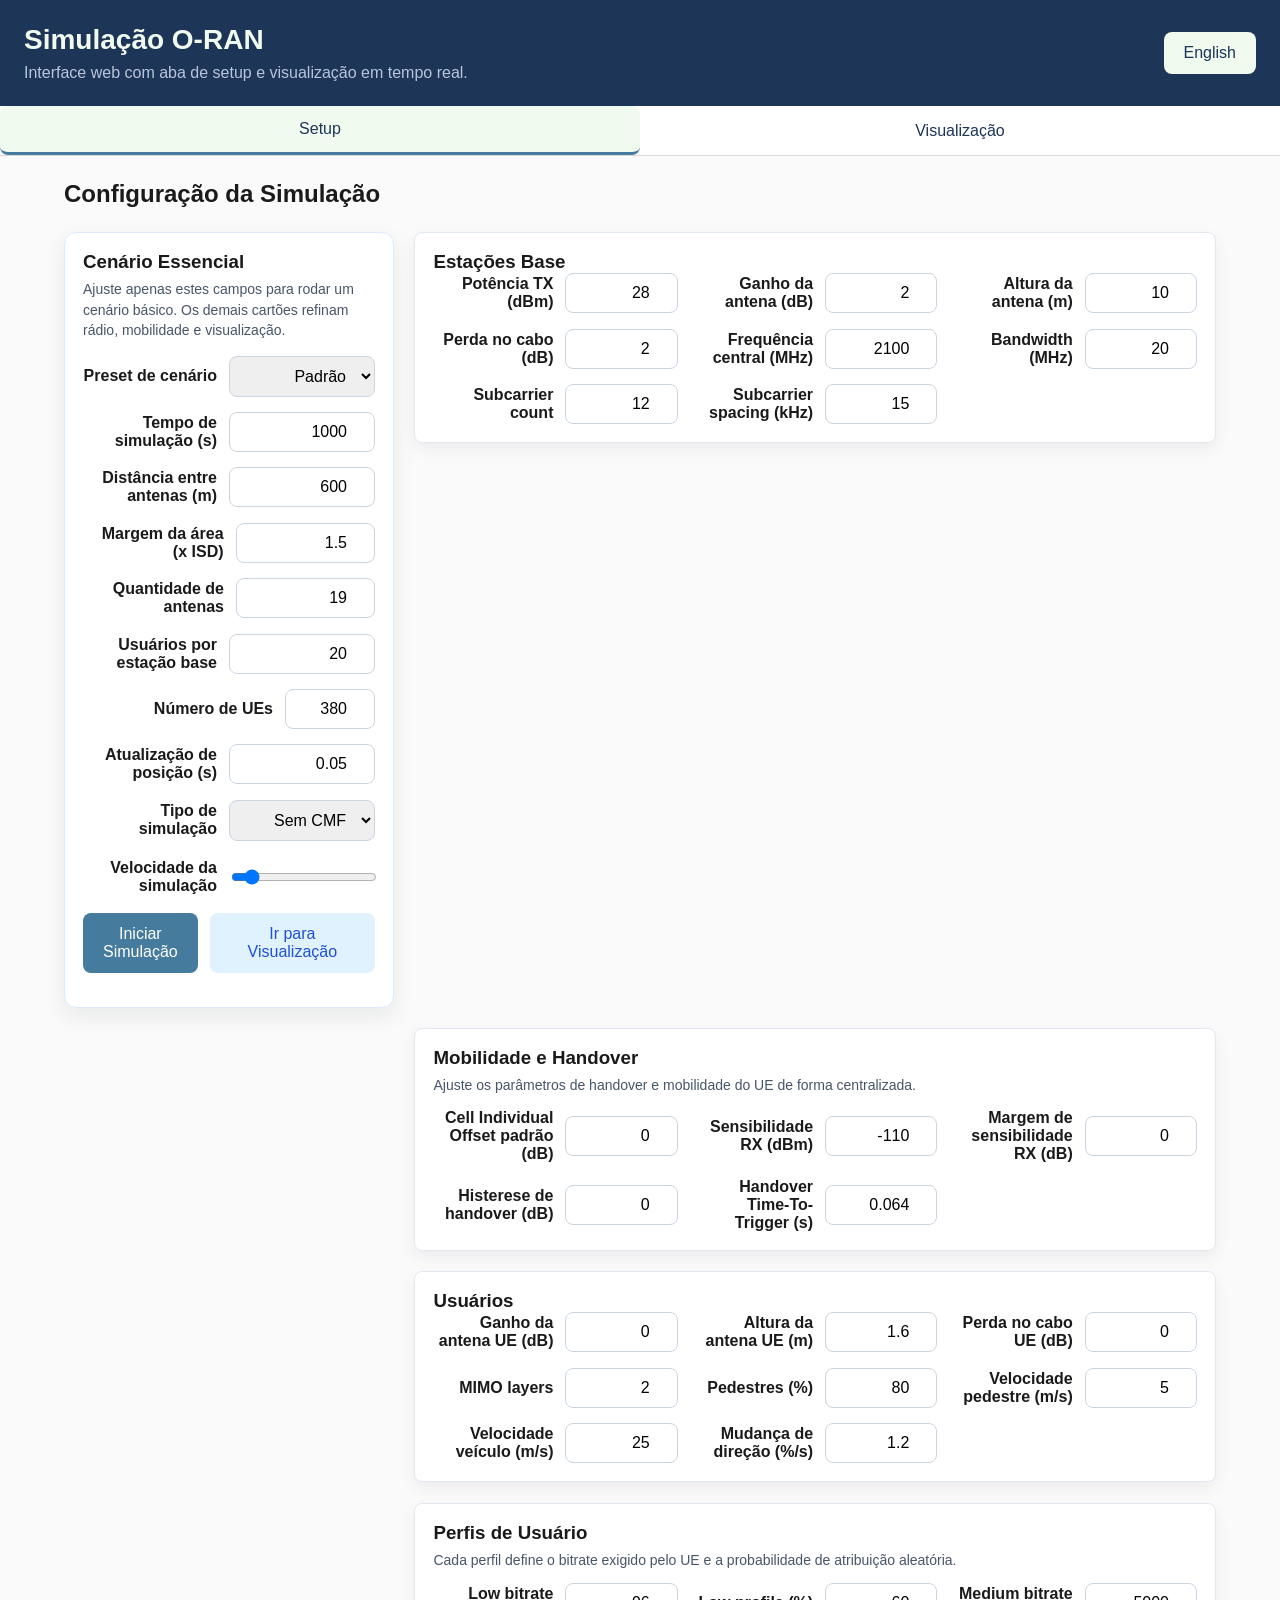
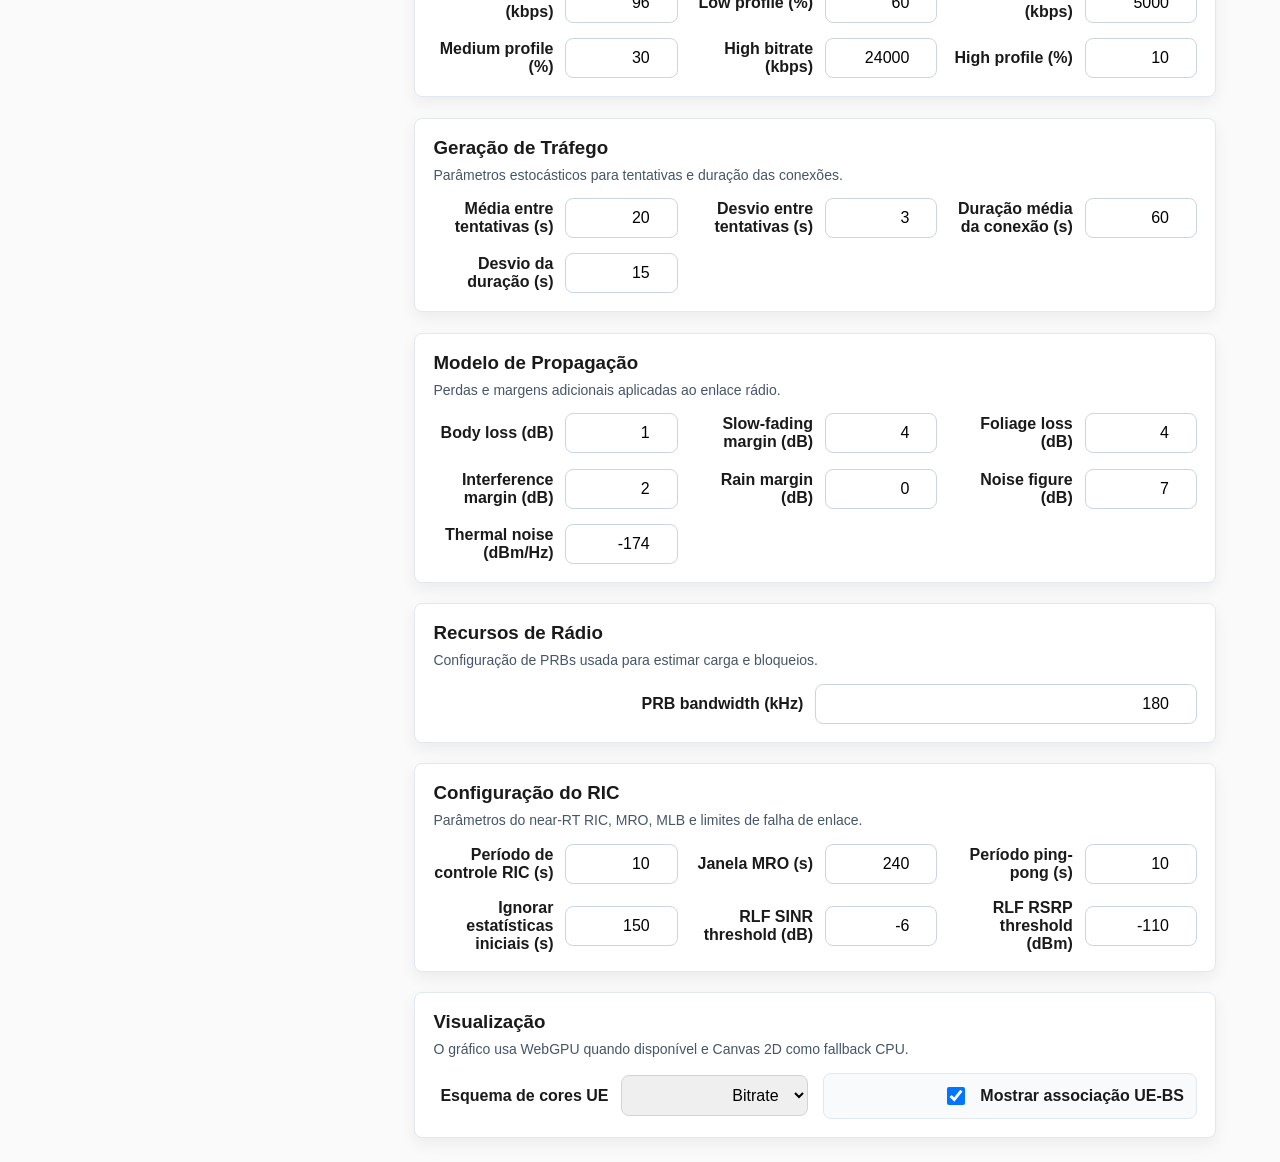
==== web3/index.html @ a0fb4be4 "webgpu" ====
<!DOCTYPE html>
<html lang="pt-BR">
<head>
    <meta charset="UTF-8" />
    <meta name="viewport" content="width=device-width, initial-scale=1.0" />
    <title>Simulação O-RAN - Interface Web</title>
    <link rel="stylesheet" href="style.css?v=web-layout-1" />
</head>
<body>
    <header>
        <div>
            <h1>Simulação O-RAN</h1>
            <p>Interface web com aba de setup e visualização em tempo real.</p>
        </div>
        <button type="button" id="language-toggle" class="language-toggle">English</button>
    </header>

    <nav class="tabs">
        <button id="tab-setup" class="tab-button active" type="button">Setup</button>
        <button id="tab-visual" class="tab-button" type="button">Visualização</button>
    </nav>

    <main>
        <section id="setup-panel" class="tab-panel active">
            <h2>Configuração da Simulação</h2>
            <form id="setup-form">
                <div class="setup-form-header">
                    <h3>Cenário Essencial</h3>
                    <p>Ajuste apenas estes campos para rodar um cenário básico. Os demais cartões refinam rádio, mobilidade e visualização.</p>
                </div>
                <label>
                    Preset de cenário
                    <select id="preset">
                        <option value="default">Padrão</option>
                        <option value="handover">Forçar handover</option>
                        <option value="density">Alta densidade</option>
                        <option value="wide">Baixa interferência</option>
                    </select>
                </label>
                <label>
                    Tempo de simulação (s)
                    <input id="sim-time" type="number" min="1" step="1" value="1000" />
                </label>
                <label>
                    Distância entre antenas (m)
                    <input id="isd" type="number" min="100" max="2500" step="50" value="600" />
                </label>
                <label>
                    Margem da área (x ISD)
                    <input id="area-margin-factor" type="number" min="0.1" max="5" step="0.1" value="1.5" />
                </label>
                <label>
                    Quantidade de antenas
                    <input id="n-bs" type="number" min="1" max="61" step="1" value="19" />
                </label>
                <label>
                    Usuários por estação base
                    <input id="users-per-bs" type="number" min="1" step="1" value="20" />
                </label>
                <label>
                    Número de UEs
                    <input id="n-users" type="number" min="10" max="3000" step="10" value="380" />
                </label>
                <label>
                    Atualização de posição (s)
                    <input id="dt" type="number" min="0.01" step="0.01" value="0.05" />
                </label>
                <label>
                    Tipo de simulação
                    <select id="cmf-mode">
                        <option value="no_CM">Sem CMF</option>
                        <option value="prio_MRO">Prioridade MRO</option>
                        <option value="prio_MLB">Prioridade MLB</option>
                    </select>
                </label>
                <label>
                    Velocidade da simulação
                    <input id="speed-scale" type="range" min="0.25" max="8" step="0.25" value="1" />
                </label>
                <div class="button-row">
                    <button type="button" id="setup-start-button">Iniciar Simulação</button>
                    <button type="button" id="setup-visual-shortcut" class="secondary-button">Ir para Visualização</button>
                </div>
                <div id="setup-validation" class="validation-card"></div>
            </form>

            <div class="parameter-card">
                <h3>Estações Base</h3>
                <div class="parameter-list">
                    <label>
                        Potência TX (dBm)
                        <input id="tx-power" type="number" min="0" max="60" step="1" value="28" />
                    </label>
                    <label>
                        Ganho da antena (dB)
                        <input id="bs-antenna-gain" type="number" step="0.1" value="2" />
                    </label>
                    <label>
                        Altura da antena (m)
                        <input id="bs-height" type="number" min="1" step="0.1" value="10" />
                    </label>
                    <label>
                        Perda no cabo (dB)
                        <input id="bs-cable-loss" type="number" min="0" step="0.1" value="2" />
                    </label>
                    <label>
                        Frequência central (MHz)
                        <input id="frequency" type="number" min="600" max="6000" step="100" value="2100" />
                    </label>
                    <label>
                        Bandwidth (MHz)
                        <input id="bandwidth-mhz" type="number" min="1" step="1" value="20" />
                    </label>
                    <label>
                        Subcarrier count
                        <input id="subcarrier-count" type="number" min="1" step="1" value="12" />
                    </label>
                    <label>
                        Subcarrier spacing (kHz)
                        <input id="subcarrier-spacing-khz" type="number" min="1" step="1" value="15" />
                    </label>
                </div>
            </div>

            <div class="parameter-card">
                <h3>Mobilidade e Handover</h3>
                <p class="card-description">Ajuste os parâmetros de handover e mobilidade do UE de forma centralizada.</p>
                <div class="parameter-list">
                    <label>
                        Cell Individual Offset padrão (dB)
                        <input id="default-cio" type="number" step="0.1" value="0" />
                    </label>
                    <label>
                        Sensibilidade RX (dBm)
                        <input id="rx-sensitivity" type="number" min="-140" max="-60" step="1" value="-110" />
                    </label>
                    <label>
                        Margem de sensibilidade RX (dB)
                        <input id="rx-sensitivity-margin" type="number" step="0.1" value="0" />
                    </label>
                    <label>
                        Histerese de handover (dB)
                        <input id="hysteresis" type="number" min="0" max="10" step="0.1" value="0" />
                    </label>
                    <label>
                        Handover Time-To-Trigger (s)
                        <input id="ttt" type="number" min="0" max="2" step="0.001" value="0.064" />
                    </label>
                </div>
            </div>

            <div class="parameter-card">
                <h3>Usuários</h3>
                <div class="parameter-list">
                    <label>
                        Ganho da antena UE (dB)
                        <input id="ue-antenna-gain" type="number" step="0.1" value="0" />
                    </label>
                    <label>
                        Altura da antena UE (m)
                        <input id="ue-height" type="number" min="0.1" step="0.1" value="1.6" />
                    </label>
                    <label>
                        Perda no cabo UE (dB)
                        <input id="ue-cable-loss" type="number" min="0" step="0.1" value="0" />
                    </label>
                    <label>
                        MIMO layers
                        <input id="ue-mimo-layers" type="number" min="1" step="1" value="2" />
                    </label>
                    <label>
                        Pedestres (%)
                        <input id="pedestrian-prob" type="number" min="0" max="100" step="1" value="80" />
                    </label>
                    <label>
                        Velocidade pedestre (m/s)
                        <input id="pedestrian-speed" type="number" min="0" max="20" step="0.5" value="5" />
                    </label>
                    <label>
                        Velocidade veículo (m/s)
                        <input id="vehicle-speed" type="number" min="0" max="80" step="0.5" value="25" />
                    </label>
                    <label>
                        Mudança de direção (%/s)
                        <input id="turn-prob" type="number" min="0" max="50" step="0.1" value="1.2" />
                    </label>
                </div>
            </div>

            <div class="parameter-card">
                <h3>Perfis de Usuário</h3>
                <p class="card-description">Cada perfil define o bitrate exigido pelo UE e a probabilidade de atribuição aleatória.</p>
                <div class="parameter-list">
                    <label>
                        Low bitrate (kbps)
                        <input id="low-bitrate" type="number" min="1" step="1" value="96" />
                    </label>
                    <label>
                        Low profile (%)
                        <input id="low-prob" type="number" min="0" max="100" step="1" value="60" />
                    </label>
                    <label>
                        Medium bitrate (kbps)
                        <input id="medium-bitrate" type="number" min="1" step="1" value="5000" />
                    </label>
                    <label>
                        Medium profile (%)
                        <input id="medium-prob" type="number" min="0" max="100" step="1" value="30" />
                    </label>
                    <label>
                        High bitrate (kbps)
                        <input id="high-bitrate" type="number" min="1" step="1" value="24000" />
                    </label>
                    <label>
                        High profile (%)
                        <input id="high-prob" type="number" min="0" max="100" step="1" value="10" />
                    </label>
                </div>
            </div>

            <div class="parameter-card">
                <h3>Geração de Tráfego</h3>
                <p class="card-description">Parâmetros estocásticos para tentativas e duração das conexões.</p>
                <div class="parameter-list">
                    <label>
                        Média entre tentativas (s)
                        <input id="connection-attempt-mean" type="number" min="0.1" step="0.1" value="20" />
                    </label>
                    <label>
                        Desvio entre tentativas (s)
                        <input id="connection-attempt-std" type="number" min="0" step="0.1" value="3" />
                    </label>
                    <label>
                        Duração média da conexão (s)
                        <input id="connection-duration-mean" type="number" min="0.1" step="0.1" value="60" />
                    </label>
                    <label>
                        Desvio da duração (s)
                        <input id="connection-duration-std" type="number" min="0" step="0.1" value="15" />
                    </label>
                </div>
            </div>

            <div class="parameter-card">
                <h3>Modelo de Propagação</h3>
                <p class="card-description">Perdas e margens adicionais aplicadas ao enlace rádio.</p>
                <div class="parameter-list">
                    <label>
                        Body loss (dB)
                        <input id="body-loss" type="number" step="0.1" value="1" />
                    </label>
                    <label>
                        Slow-fading margin (dB)
                        <input id="slow-fading-margin" type="number" step="0.1" value="4" />
                    </label>
                    <label>
                        Foliage loss (dB)
                        <input id="foliage-loss" type="number" step="0.1" value="4" />
                    </label>
                    <label>
                        Interference margin (dB)
                        <input id="interference-margin" type="number" step="0.1" value="2" />
                    </label>
                    <label>
                        Rain margin (dB)
                        <input id="rain-margin" type="number" step="0.1" value="0" />
                    </label>
                    <label>
                        Noise figure (dB)
                        <input id="noise-figure" type="number" step="0.1" value="7" />
                    </label>
                    <label>
                        Thermal noise (dBm/Hz)
                        <input id="thermal-noise" type="number" step="0.1" value="-174" />
                    </label>
                </div>
            </div>

            <div class="parameter-card">
                <h3>Recursos de Rádio</h3>
                <p class="card-description">Configuração de PRBs usada para estimar carga e bloqueios.</p>
                <div class="parameter-list">
                    <label>
                        PRB bandwidth (kHz)
                        <input id="prb-bandwidth-khz" type="number" min="1" step="1" value="180" />
                    </label>
                </div>
            </div>

            <div class="parameter-card">
                <h3>Configuração do RIC</h3>
                <p class="card-description">Parâmetros do near-RT RIC, MRO, MLB e limites de falha de enlace.</p>
                <div class="parameter-list">
                    <label>
                        Período de controle RIC (s)
                        <input id="ric-control-period" type="number" min="0.1" step="0.1" value="10" />
                    </label>
                    <label>
                        Janela MRO (s)
                        <input id="mro-window" type="number" min="1" step="1" value="240" />
                    </label>
                    <label>
                        Período ping-pong (s)
                        <input id="pingpong-period" type="number" min="0.1" step="0.1" value="10" />
                    </label>
                    <label>
                        Ignorar estatísticas iniciais (s)
                        <input id="statistics-ignore-initial" type="number" min="0" step="1" value="150" />
                    </label>
                    <label>
                        RLF SINR threshold (dB)
                        <input id="rlf-sinr-threshold" type="number" step="0.1" value="-6" />
                    </label>
                    <label>
                        RLF RSRP threshold (dBm)
                        <input id="rlf-rsrp-threshold" type="number" step="1" value="-110" />
                    </label>
                </div>
            </div>

            <div class="parameter-card">
                <h3>Visualização</h3>
                <p class="card-description">O gráfico usa WebGPU quando disponível e Canvas 2D como fallback CPU.</p>
                <div class="parameter-list">
                    <label>
                        Esquema de cores UE
                        <select id="color-scheme">
                            <option value="bitrate">Bitrate</option>
                            <option value="mobility">Carros Azul e Pedestres vermelho</option>
                        </select>
                    </label>
                    <label class="checkbox-label">
                        <input id="show-links" type="checkbox" checked />
                        <span>Mostrar associação UE-BS</span>
                    </label>
                </div>
            </div>
        </section>

        <section id="visual-panel" class="tab-panel">
            <div class="visual-header">
                <div>
                    <h2>Visualização em Tempo Real</h2>
                    <p>Monitore os movimentos das antenas e dos UEs.</p>
                </div>
                <div class="button-row visual-actions">
                    <span id="gpu-status" class="gpu-status">Inicializando WebGPU</span>
                    <button type="button" id="reset-button" class="secondary-button">Resetar</button>
                    <button type="button" id="start-button">Iniciar Simulação</button>
                </div>
            </div>

            <div class="metrics">
                <p><strong>Tempo:</strong> <span id="metric-time">0.0 s</span></p>
                <p><strong>Conectados:</strong> <span id="metric-connected">0</span></p>
                <p><strong>Satisfação:</strong> <span id="metric-satisfaction">0%</span></p>
                <p><strong>Handovers:</strong> <span id="metric-handovers">0</span></p>
                <p><strong>Ping-pong:</strong> <span id="metric-pingpong">0</span></p>
                <p><strong>RLFs:</strong> <span id="metric-rlf">0</span></p>
                <p><strong>Bloqueios:</strong> <span id="metric-blocked">0</span></p>
                <p><strong>Load médio:</strong> <span id="metric-load">0%</span></p>
            </div>

            <div class="status-card visual-status">
                <h3>Status</h3>
                <p id="status-message">Aguardando início.</p>
                <p><strong>Modo de renderização:</strong> <span id="render-summary">Inicializando</span></p>
                <p><strong>Cenário ativo:</strong> <span id="scenario-summary">WebGPU/CPU local</span></p>
            </div>

            <div class="status-card visual-recommendation">
                <h3>Recomendações rápidas</h3>
                <p id="recommendation-text">Use presets para configurar cenários comuns. Ajuste TTT, histerese e sensibilidade RX para testar transferência de célula e estabilidade.</p>
            </div>

            <div class="canvas-container">
                <div class="viewport-wrap">
                    <canvas id="scene" width="1280" height="760"></canvas>
                    <canvas id="tower-layer" width="1280" height="760" aria-hidden="true"></canvas>
                    <div id="fallback-message" class="fallback-message" hidden></div>
                </div>
            </div>

            <div id="legend" class="legend">
                <span><span class="legend-dot low"></span> Low bitrate: 96 kbps (60%)</span>
                <span><span class="legend-dot medium"></span> Medium bitrate: 5000 kbps (30%)</span>
                <span><span class="legend-dot high"></span> High bitrate: 24000 kbps (10%)</span>
                <span><span class="legend-dot bs"></span> Antena (BS)</span>
            </div>
        </section>
    </main>

    <script type="module" src="app.js?v=web-layout-1"></script>
</body>
</html>
---- web3/style.css ----
* {
    box-sizing: border-box;
}

:root {
    --setup-card-gap: clamp(10px, 1.6vw, 22px);
    --setup-inner-gap: clamp(10px, 1.2vw, 18px);
}

body {
    margin: 0;
    font-family: Inter, Arial, sans-serif;
    background: #fafafa;
    color: #1a1a1a;
}

header {
    display: flex;
    align-items: center;
    justify-content: space-between;
    gap: 18px;
    padding: 24px;
    background: #1d3557;
    color: #f1faee;
}

header h1 {
    margin: 0;
    font-size: 28px;
}

header p {
    margin: 8px 0 0;
    color: #b8c6db;
}

.language-toggle {
    flex: 0 0 auto;
    background: #f1faee;
    color: #1d3557;
}

.tabs {
    display: flex;
    background: #fff;
    border-bottom: 1px solid #d8d8d8;
}

.tab-button {
    flex: 1;
    padding: 14px 18px;
    border: none;
    background: #fff;
    color: #1d3557;
    font-size: 16px;
    cursor: pointer;
}

.tab-button.active {
    background: #f1faee;
    border-bottom: 3px solid #457b9d;
}

main {
    padding: 24px;
    max-width: 1200px;
    margin: 0 auto;
}

.tab-panel {
    display: none;
}

.tab-panel:not(.active) {
    display: none !important;
}

.tab-panel.active {
    display: block;
}

form {
    display: grid;
    grid-template-columns: 1fr;
    gap: var(--setup-inner-gap);
}

#setup-panel {
    align-items: start;
    display: grid;
    grid-template-columns: minmax(260px, 330px) minmax(0, 1fr);
    gap: var(--setup-card-gap);
}

#setup-panel > h2 {
    grid-column: 1 / -1;
    margin: 0 0 4px;
}

#setup-form {
    align-self: start;
    justify-items: end;
    background: #ffffff;
    border: 1px solid #dbeafe;
    border-radius: 12px;
    box-shadow: 0 8px 22px rgba(15, 23, 42, 0.08);
    padding: clamp(14px, 1.5vw, 18px);
    position: sticky;
    top: 18px;
}

.setup-form-header h3 {
    margin: 0 0 6px;
}

.setup-form-header p {
    color: #475569;
    font-size: 14px;
    line-height: 1.45;
    margin: 0;
}

label {
    display: flex;
    flex-direction: column;
    gap: 8px;
    font-weight: 600;
}

#setup-panel label {
    align-items: center;
    display: grid;
    grid-template-columns: minmax(120px, 1fr) minmax(90px, 50%);
    column-gap: 12px;
    text-align: right;
}

.checkbox-label {
    align-items: center;
    background: #f8fafc;
    border: 1px solid #e2e8f0;
    border-radius: 8px;
    cursor: help;
    flex-direction: row;
    padding: 10px 12px;
}

#setup-panel .checkbox-label {
    align-items: center;
    display: flex;
    justify-content: flex-end;
}

.checkbox-label input {
    flex: 0 0 auto;
    height: 18px;
    width: 18px;
}

.parameter-list label {
    cursor: help;
    width: 100%;
}

input[type="number"],
input[type="range"],
select {
    padding: 10px 12px;
    border: 1px solid #cbd5e1;
    border-radius: 8px;
    font-size: 16px;
    width: 100%;
}

input[type="range"] {
    padding-left: 0;
    padding-right: 0;
}

#setup-panel input[type="number"],
#setup-panel select {
    text-align: right;
    width: 100%;
}

.button-row {
    grid-column: 1 / -1;
    display: flex;
    gap: 12px;
}

.visual-actions {
    grid-column: auto;
    align-items: center;
    flex-wrap: wrap;
    justify-content: flex-end;
}

button {
    padding: 12px 20px;
    border: none;
    background: #457b9d;
    color: white;
    border-radius: 8px;
    cursor: pointer;
    font-size: 16px;
}

button:disabled {
    opacity: 0.5;
    cursor: not-allowed;
}

button.running,
button.stop-mode {
    background: #c2410c;
}

.secondary-button {
    background: #e0f2fe;
    color: #1d4ed8;
    width: 100%;
}

.visual-actions .secondary-button {
    width: auto;
}

.status-card,
.parameter-card,
.metrics {
    background: #ffffff;
    border: 1px solid #e2e8f0;
    border-radius: 8px;
    padding: clamp(14px, 1.5vw, 18px);
    box-shadow: 0 6px 16px rgba(15, 23, 42, 0.06);
}

.metrics {
    display: grid;
    grid-template-columns: repeat(2, minmax(180px, 1fr));
    gap: 12px;
    margin-bottom: 18px;
}

.metrics p {
    display: flex;
    justify-content: space-between;
    align-items: center;
    gap: 12px;
    margin: 0;
}

.status-card h3,
.parameter-card h3 {
    margin: 0;
}

.parameter-card {
    grid-column: 2;
}

.card-description {
    margin: 8px 0 var(--setup-inner-gap);
    color: #475569;
    font-size: 14px;
}

.parameter-list {
    justify-items: end;
    display: grid;
    grid-template-columns: repeat(auto-fit, minmax(210px, 1fr));
    gap: var(--setup-inner-gap);
}

.visual-status,
.visual-recommendation {
    margin-bottom: 18px;
}

.visual-header {
    display: flex;
    justify-content: space-between;
    align-items: flex-start;
    gap: 18px;
    margin-bottom: 20px;
}

.visual-header h2 {
    margin: 0 0 8px;
}

.gpu-status {
    align-items: center;
    border: 1px solid #cbd5e1;
    border-radius: 8px;
    color: #334155;
    display: inline-flex;
    font-size: 14px;
    font-weight: 700;
    min-height: 43px;
    padding: 8px 12px;
}

.canvas-container {
    display: flex;
    justify-content: center;
    background: #fff;
    border: 1px solid #e2e8f0;
    border-radius: 16px;
    padding: 14px;
    box-shadow: 0 6px 16px rgba(15, 23, 42, 0.06);
}

.viewport-wrap {
    position: relative;
    width: min(100%, 900px);
    background: #f8fbff;
}

#scene {
    display: block;
    width: 100%;
    height: auto;
    aspect-ratio: 16 / 9;
}

#tower-layer {
    position: absolute;
    inset: 0;
    width: 100%;
    height: 100%;
    pointer-events: none;
}

.fallback-message {
    position: absolute;
    inset: 20px;
    display: grid;
    place-items: center;
    border: 1px dashed #94a3b8;
    border-radius: 8px;
    background: rgba(248,250,252,0.92);
    color: #334155;
    text-align: center;
    padding: 20px;
    font-weight: 700;
}

.fallback-message[hidden] {
    display: none !important;
}

.legend {
    display: flex;
    justify-content: center;
    gap: 18px;
    flex-wrap: wrap;
    margin-top: 18px;
}

.legend span {
    display: inline-flex;
    align-items: center;
    gap: 8px;
    font-size: 14px;
}

.legend-dot,
.dot {
    display: inline-block;
    width: 14px;
    height: 14px;
    border-radius: 50%;
}

.legend-dot.low,
.dot.low {
    background: green;
}

.legend-dot.medium,
.dot.medium {
    background: yellow;
    border: 1px solid #a3a300;
}

.legend-dot.high,
.dot.high {
    background: red;
}

.legend-dot.vehicle,
.dot.vehicle {
    background: #2563eb;
}

.legend-dot.pedestrian,
.dot.pedestrian {
    background: #dc2626;
}

.legend-dot.bs,
.tower {
    background: #1d3557;
    width: 14px;
    height: 14px;
    border-radius: 4px;
    display: inline-block;
}

@media (max-width: 900px) {
    #setup-panel {
        display: block;
    }

    #setup-form {
        margin-bottom: var(--setup-card-gap);
        position: static;
    }

    .parameter-card {
        margin-bottom: var(--setup-card-gap);
    }

    #setup-panel label {
        align-items: stretch;
        display: flex;
        text-align: left;
    }

    #setup-panel input[type="number"],
    #setup-panel select {
        width: 100%;
    }

    #setup-panel .checkbox-label {
        justify-content: flex-start;
    }
}

@media (max-width: 640px) {
    header,
    .visual-header {
        align-items: flex-start;
        flex-direction: column;
    }

    .metrics {
        grid-template-columns: 1fr;
    }
}
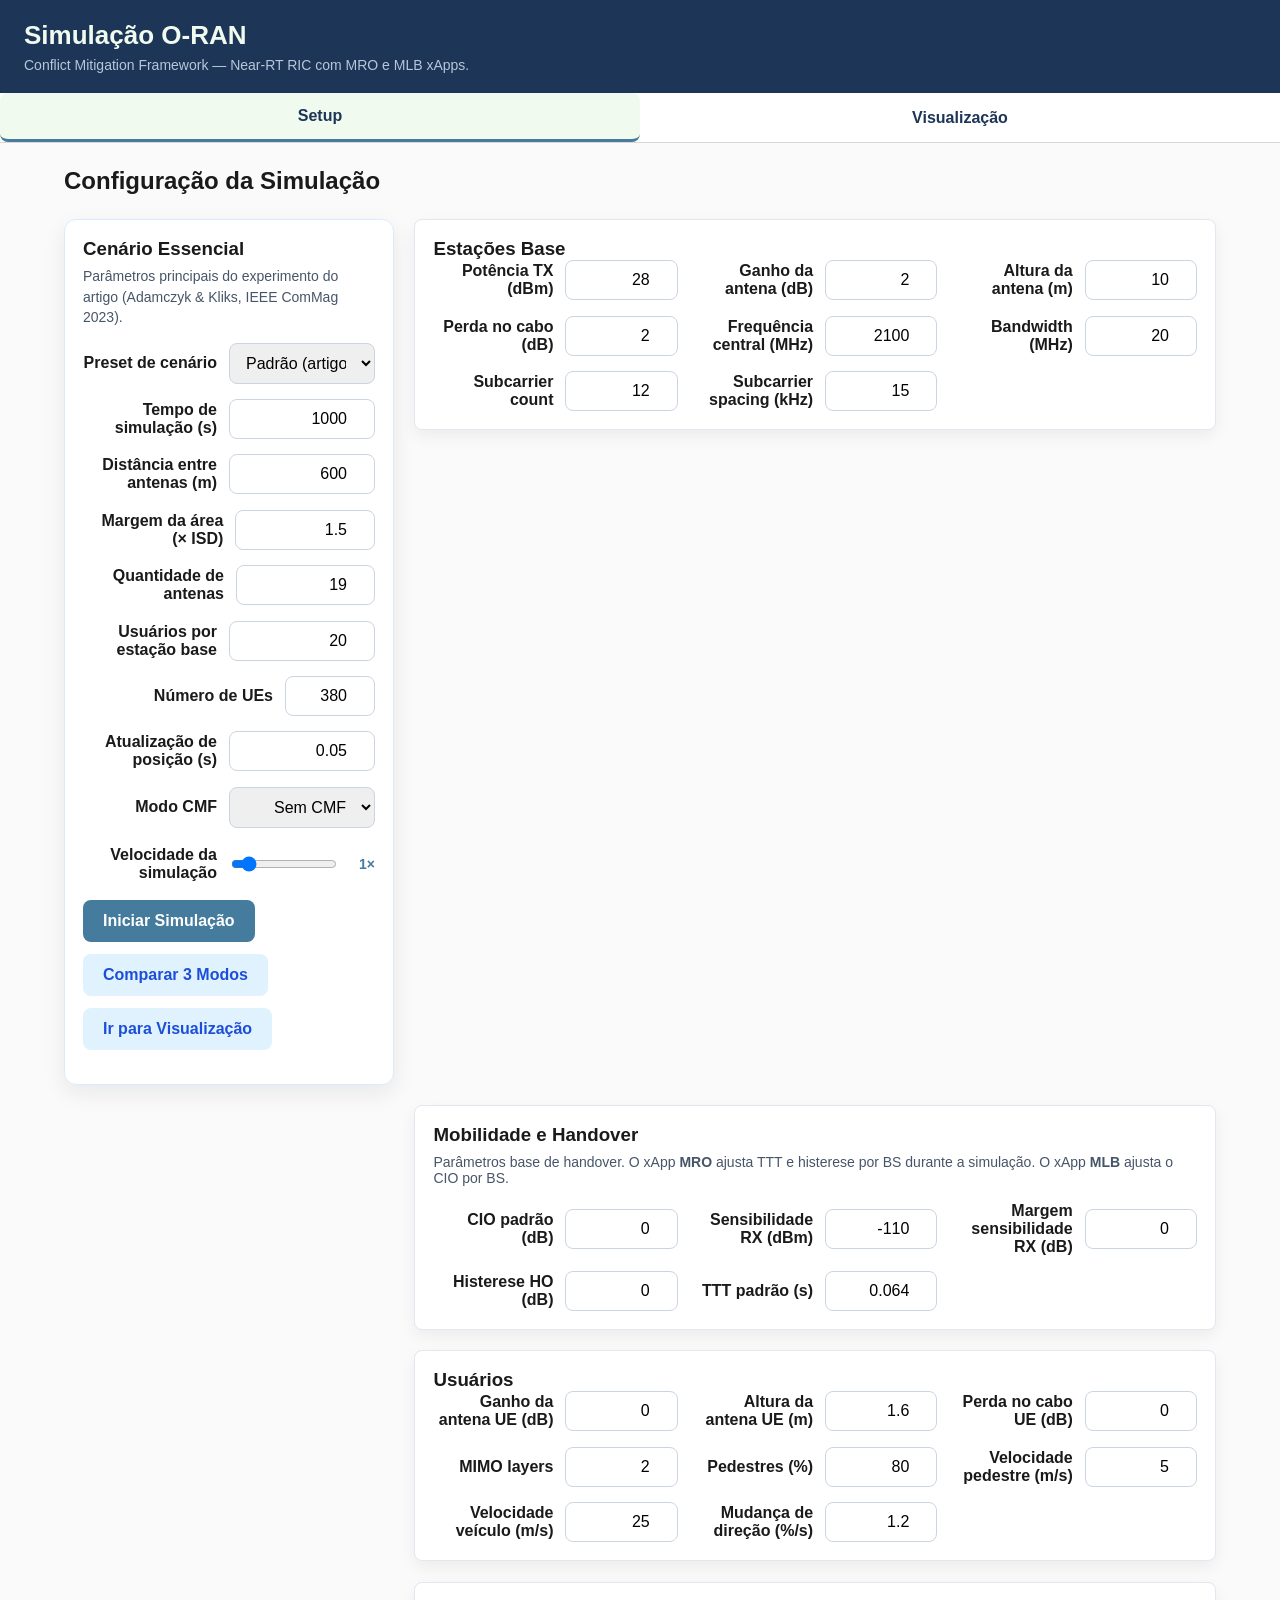
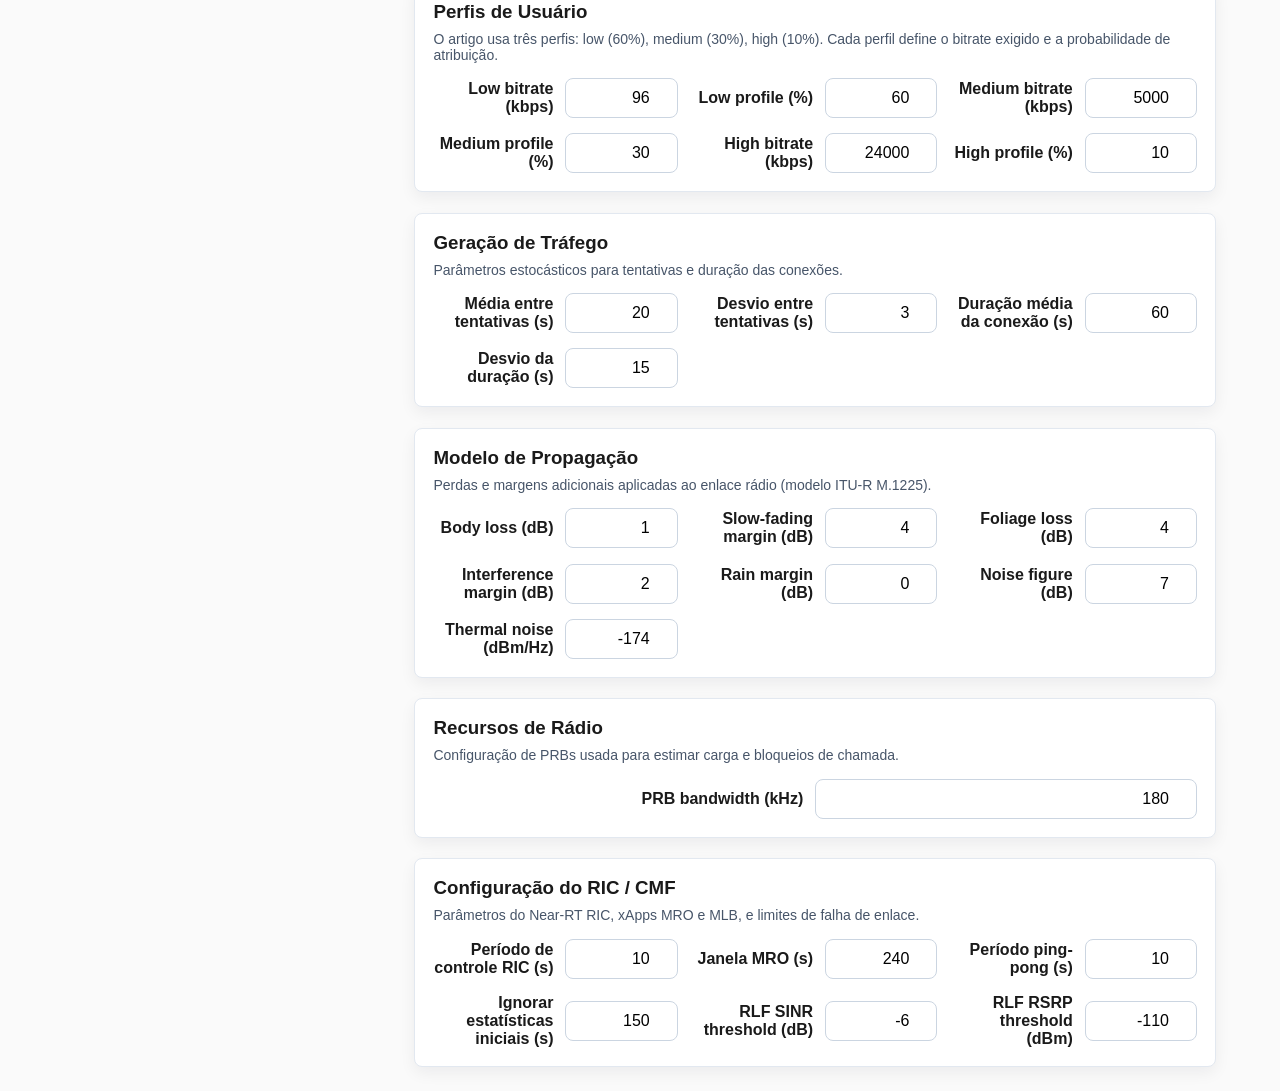
==== commit b551ca67: "simutalor o-ran" ====
--- a/web3/index.html
+++ b/web3/index.html
@@ -3,376 +3,393 @@
 <head>
     <meta charset="UTF-8" />
     <meta name="viewport" content="width=device-width, initial-scale=1.0" />
-    <title>Simulação O-RAN - Interface Web</title>
-    <link rel="stylesheet" href="style.css?v=web-layout-1" />
+    <title>Simulação O-RAN — CMF</title>
+    <link rel="stylesheet" href="style.css?v=ux-3" />
 </head>
 <body>
     <header>
         <div>
             <h1>Simulação O-RAN</h1>
-            <p>Interface web com aba de setup e visualização em tempo real.</p>
+            <p>Conflict Mitigation Framework — Near-RT RIC com MRO e MLB xApps.</p>
         </div>
-        <button type="button" id="language-toggle" class="language-toggle">English</button>
     </header>
 
-    <nav class="tabs">
-        <button id="tab-setup" class="tab-button active" type="button">Setup</button>
-        <button id="tab-visual" class="tab-button" type="button">Visualização</button>
+    <nav class="tabs" aria-label="Seções da interface">
+        <button id="tab-setup" class="tab-button active" type="button" aria-controls="setup-panel" aria-selected="true">Setup</button>
+        <button id="tab-visual" class="tab-button" type="button" aria-controls="visual-panel" aria-selected="false">Visualização</button>
     </nav>
 
     <main>
+        <!-- ═══════════════════ SETUP PANEL ═══════════════════ -->
         <section id="setup-panel" class="tab-panel active">
             <h2>Configuração da Simulação</h2>
             <form id="setup-form">
                 <div class="setup-form-header">
                     <h3>Cenário Essencial</h3>
-                    <p>Ajuste apenas estes campos para rodar um cenário básico. Os demais cartões refinam rádio, mobilidade e visualização.</p>
-                </div>
-                <label>
-                    Preset de cenário
+                    <p>Parâmetros principais do experimento do artigo (Adamczyk &amp; Kliks, IEEE ComMag 2023).</p>
+                </div>
+
+                <label title="Cenário pré-configurado. 'Padrão' reproduz o experimento do artigo com 19 BSs, 380 UEs e 600 m ISD.">Preset de cenário
                     <select id="preset">
-                        <option value="default">Padrão</option>
+                        <option value="default">Padrão (artigo)</option>
                         <option value="handover">Forçar handover</option>
                         <option value="density">Alta densidade</option>
                         <option value="wide">Baixa interferência</option>
                     </select>
                 </label>
-                <label>
-                    Tempo de simulação (s)
+
+                <label title="Duração total da simulação em segundos. O artigo usa 1000 s (150 s de warm-up + 850 s contabilizados).">Tempo de simulação (s)
                     <input id="sim-time" type="number" min="1" step="1" value="1000" />
                 </label>
-                <label>
-                    Distância entre antenas (m)
+
+                <label title="Distância entre estações base vizinhas em metros. O artigo usa 600 m em grade hexagonal.">Distância entre antenas (m)
                     <input id="isd" type="number" min="100" max="2500" step="50" value="600" />
                 </label>
-                <label>
-                    Margem da área (x ISD)
+
+                <label title="Fator multiplicativo do ISD aplicado como margem da área de simulação.">Margem da área (× ISD)
                     <input id="area-margin-factor" type="number" min="0.1" max="5" step="0.1" value="1.5" />
                 </label>
-                <label>
-                    Quantidade de antenas
+
+                <label title="Número de estações base (BSs) na grade hexagonal. O artigo usa 19.">Quantidade de antenas
                     <input id="n-bs" type="number" min="1" max="61" step="1" value="19" />
                 </label>
-                <label>
-                    Usuários por estação base
+
+                <label title="Número de usuários por BS (usado para calcular o total de UEs automaticamente).">Usuários por estação base
                     <input id="users-per-bs" type="number" min="1" step="1" value="20" />
                 </label>
-                <label>
-                    Número de UEs
+
+                <label title="Total de UEs distribuídos na área. O artigo usa 380 (≈ 20 por BS).">Número de UEs
                     <input id="n-users" type="number" min="10" max="3000" step="10" value="380" />
                 </label>
-                <label>
-                    Atualização de posição (s)
+
+                <label title="Passo de tempo da simulação em segundos. Valores menores = maior precisão, maior custo computacional.">Atualização de posição (s)
                     <input id="dt" type="number" min="0.01" step="0.01" value="0.05" />
                 </label>
-                <label>
-                    Tipo de simulação
+
+                <label title="Define o modo do Conflict Mitigation Framework (CMF). 'Sem CMF': ambos os xApps aplicam decisões livremente. 'Prioridade MRO': decisões do MLB são bloqueadas quando conflitam com MRO. 'Prioridade MLB': decisões do MRO são bloqueadas quando conflitam com MLB.">Modo CMF
                     <select id="cmf-mode">
                         <option value="no_CM">Sem CMF</option>
                         <option value="prio_MRO">Prioridade MRO</option>
                         <option value="prio_MLB">Prioridade MLB</option>
                     </select>
                 </label>
-                <label>
-                    Velocidade da simulação
-                    <input id="speed-scale" type="range" min="0.25" max="8" step="0.25" value="1" />
-                </label>
+
+                <label title="Acelera ou desacelera o tempo simulado em relação ao tempo real. Valores altos sacrificam suavidade visual.">Velocidade da simulação
+                    <span class="speed-row">
+                        <input id="speed-scale" type="range" min="0.25" max="8" step="0.25" value="1" />
+                        <span id="speed-scale-display" class="speed-value">1×</span>
+                    </span>
+                </label>
+
                 <div class="button-row">
                     <button type="button" id="setup-start-button">Iniciar Simulação</button>
+                    <button type="button" id="compare-setup-button" class="secondary-button">Comparar 3 Modos</button>
                     <button type="button" id="setup-visual-shortcut" class="secondary-button">Ir para Visualização</button>
                 </div>
                 <div id="setup-validation" class="validation-card"></div>
             </form>
 
+            <!-- ── Estações Base ── -->
             <div class="parameter-card">
                 <h3>Estações Base</h3>
                 <div class="parameter-list">
-                    <label>
-                        Potência TX (dBm)
+                    <label title="Potência de transmissão da antena em dBm. Típico: 23–43 dBm para macro células.">Potência TX (dBm)
                         <input id="tx-power" type="number" min="0" max="60" step="1" value="28" />
                     </label>
-                    <label>
-                        Ganho da antena (dB)
+                    <label title="Ganho direcional da antena da estação base em dBi.">Ganho da antena (dB)
                         <input id="bs-antenna-gain" type="number" step="0.1" value="2" />
                     </label>
-                    <label>
-                        Altura da antena (m)
+                    <label title="Altura da antena acima do nível do solo em metros.">Altura da antena (m)
                         <input id="bs-height" type="number" min="1" step="0.1" value="10" />
                     </label>
-                    <label>
-                        Perda no cabo (dB)
+                    <label title="Perda de sinal nos cabos entre o amplificador e a antena em dB.">Perda no cabo (dB)
                         <input id="bs-cable-loss" type="number" min="0" step="0.1" value="2" />
                     </label>
-                    <label>
-                        Frequência central (MHz)
+                    <label title="Frequência central do canal em MHz. Afeta diretamente o modelo de path loss ITU-R M.1225.">Frequência central (MHz)
                         <input id="frequency" type="number" min="600" max="6000" step="100" value="2100" />
                     </label>
-                    <label>
-                        Bandwidth (MHz)
+                    <label title="Largura de banda total do canal em MHz. Determina o número máximo de PRBs disponíveis.">Bandwidth (MHz)
                         <input id="bandwidth-mhz" type="number" min="1" step="1" value="20" />
                     </label>
-                    <label>
-                        Subcarrier count
+                    <label title="Número de subportadoras por PRB.">Subcarrier count
                         <input id="subcarrier-count" type="number" min="1" step="1" value="12" />
                     </label>
-                    <label>
-                        Subcarrier spacing (kHz)
+                    <label title="Espaçamento entre subportadoras em kHz. LTE usa 15 kHz.">Subcarrier spacing (kHz)
                         <input id="subcarrier-spacing-khz" type="number" min="1" step="1" value="15" />
                     </label>
                 </div>
             </div>
 
+            <!-- ── Mobilidade e Handover ── -->
             <div class="parameter-card">
                 <h3>Mobilidade e Handover</h3>
-                <p class="card-description">Ajuste os parâmetros de handover e mobilidade do UE de forma centralizada.</p>
-                <div class="parameter-list">
-                    <label>
-                        Cell Individual Offset padrão (dB)
+                <p class="card-description">Parâmetros base de handover. O xApp <strong>MRO</strong> ajusta TTT e histerese por BS durante a simulação. O xApp <strong>MLB</strong> ajusta o CIO por BS.</p>
+                <div class="parameter-list">
+                    <label title="Cell Individual Offset global (dB). Valor base antes do ajuste dinâmico pelo MLB. CIO positivo torna a célula mais atrativa para os UEs.">CIO padrão (dB)
                         <input id="default-cio" type="number" step="0.1" value="0" />
                     </label>
-                    <label>
-                        Sensibilidade RX (dBm)
+                    <label title="Nível mínimo de RSRP (dBm) para manter conexão. Abaixo disto ocorre Radio Link Failure (RLF).">Sensibilidade RX (dBm)
                         <input id="rx-sensitivity" type="number" min="-140" max="-60" step="1" value="-110" />
                     </label>
-                    <label>
-                        Margem de sensibilidade RX (dB)
+                    <label title="Margem adicional à sensibilidade RX para cálculo do limiar de RLF em dB.">Margem sensibilidade RX (dB)
                         <input id="rx-sensitivity-margin" type="number" step="0.1" value="0" />
                     </label>
-                    <label>
-                        Histerese de handover (dB)
+                    <label title="Histerese de handover global (dB). O MRO ajusta dinamicamente por BS. Evita ping-pong ao exigir que o sinal da célula candidata supere o atual por esta margem.">Histerese HO (dB)
                         <input id="hysteresis" type="number" min="0" max="10" step="0.1" value="0" />
                     </label>
-                    <label>
-                        Handover Time-To-Trigger (s)
+                    <label title="Time-To-Trigger global (s). O MRO ajusta dinamicamente por BS. Tempo mínimo que o sinal deve permanecer favorável antes do handover ser executado. LTE padrão: 0.04–0.512 s.">TTT padrão (s)
                         <input id="ttt" type="number" min="0" max="2" step="0.001" value="0.064" />
                     </label>
                 </div>
             </div>
 
+            <!-- ── Usuários ── -->
             <div class="parameter-card">
                 <h3>Usuários</h3>
                 <div class="parameter-list">
-                    <label>
-                        Ganho da antena UE (dB)
+                    <label title="Ganho da antena do dispositivo do usuário (UE) em dBi.">Ganho da antena UE (dB)
                         <input id="ue-antenna-gain" type="number" step="0.1" value="0" />
                     </label>
-                    <label>
-                        Altura da antena UE (m)
+                    <label title="Altura da antena do UE acima do solo em metros.">Altura da antena UE (m)
                         <input id="ue-height" type="number" min="0.1" step="0.1" value="1.6" />
                     </label>
-                    <label>
-                        Perda no cabo UE (dB)
+                    <label title="Perda de sinal nos cabos/conectores do UE em dB.">Perda no cabo UE (dB)
                         <input id="ue-cable-loss" type="number" min="0" step="0.1" value="0" />
                     </label>
-                    <label>
-                        MIMO layers
+                    <label title="Número de camadas MIMO do UE. Mais camadas aumentam a capacidade de throughput.">MIMO layers
                         <input id="ue-mimo-layers" type="number" min="1" step="1" value="2" />
                     </label>
-                    <label>
-                        Pedestres (%)
+                    <label title="Porcentagem de UEs com mobilidade pedestre (baixa velocidade). O restante são veículos.">Pedestres (%)
                         <input id="pedestrian-prob" type="number" min="0" max="100" step="1" value="80" />
                     </label>
-                    <label>
-                        Velocidade pedestre (m/s)
+                    <label title="Velocidade de movimento dos pedestres em m/s. Artigo: ~5 m/s (≈ 18 km/h).">Velocidade pedestre (m/s)
                         <input id="pedestrian-speed" type="number" min="0" max="20" step="0.5" value="5" />
                     </label>
-                    <label>
-                        Velocidade veículo (m/s)
+                    <label title="Velocidade de movimento dos veículos em m/s. Artigo: ~25 m/s (≈ 90 km/h).">Velocidade veículo (m/s)
                         <input id="vehicle-speed" type="number" min="0" max="80" step="0.5" value="25" />
                     </label>
-                    <label>
-                        Mudança de direção (%/s)
+                    <label title="Probabilidade por segundo de um UE alterar sua direção de movimento (modelo random-walk).">Mudança de direção (%/s)
                         <input id="turn-prob" type="number" min="0" max="50" step="0.1" value="1.2" />
                     </label>
                 </div>
             </div>
 
+            <!-- ── Perfis de Usuário ── -->
             <div class="parameter-card">
                 <h3>Perfis de Usuário</h3>
-                <p class="card-description">Cada perfil define o bitrate exigido pelo UE e a probabilidade de atribuição aleatória.</p>
-                <div class="parameter-list">
-                    <label>
-                        Low bitrate (kbps)
+                <p class="card-description">O artigo usa três perfis: low (60%), medium (30%), high (10%). Cada perfil define o bitrate exigido e a probabilidade de atribuição.</p>
+                <div class="parameter-list">
+                    <label title="Bitrate requerido pelo perfil low em kbps.">Low bitrate (kbps)
                         <input id="low-bitrate" type="number" min="1" step="1" value="96" />
                     </label>
-                    <label>
-                        Low profile (%)
+                    <label title="Porcentagem de UEs com perfil low.">Low profile (%)
                         <input id="low-prob" type="number" min="0" max="100" step="1" value="60" />
                     </label>
-                    <label>
-                        Medium bitrate (kbps)
+                    <label title="Bitrate requerido pelo perfil medium em kbps.">Medium bitrate (kbps)
                         <input id="medium-bitrate" type="number" min="1" step="1" value="5000" />
                     </label>
-                    <label>
-                        Medium profile (%)
+                    <label title="Porcentagem de UEs com perfil medium.">Medium profile (%)
                         <input id="medium-prob" type="number" min="0" max="100" step="1" value="30" />
                     </label>
-                    <label>
-                        High bitrate (kbps)
+                    <label title="Bitrate requerido pelo perfil high em kbps.">High bitrate (kbps)
                         <input id="high-bitrate" type="number" min="1" step="1" value="24000" />
                     </label>
-                    <label>
-                        High profile (%)
+                    <label title="Porcentagem de UEs com perfil high.">High profile (%)
                         <input id="high-prob" type="number" min="0" max="100" step="1" value="10" />
                     </label>
                 </div>
             </div>
 
+            <!-- ── Geração de Tráfego ── -->
             <div class="parameter-card">
                 <h3>Geração de Tráfego</h3>
                 <p class="card-description">Parâmetros estocásticos para tentativas e duração das conexões.</p>
                 <div class="parameter-list">
-                    <label>
-                        Média entre tentativas (s)
+                    <label title="Tempo médio entre tentativas de conexão de um UE em segundos.">Média entre tentativas (s)
                         <input id="connection-attempt-mean" type="number" min="0.1" step="0.1" value="20" />
                     </label>
-                    <label>
-                        Desvio entre tentativas (s)
+                    <label title="Desvio padrão do tempo entre tentativas de conexão em segundos.">Desvio entre tentativas (s)
                         <input id="connection-attempt-std" type="number" min="0" step="0.1" value="3" />
                     </label>
-                    <label>
-                        Duração média da conexão (s)
+                    <label title="Duração média de cada conexão ativa em segundos.">Duração média da conexão (s)
                         <input id="connection-duration-mean" type="number" min="0.1" step="0.1" value="60" />
                     </label>
-                    <label>
-                        Desvio da duração (s)
+                    <label title="Desvio padrão da duração das conexões em segundos.">Desvio da duração (s)
                         <input id="connection-duration-std" type="number" min="0" step="0.1" value="15" />
                     </label>
                 </div>
             </div>
 
+            <!-- ── Modelo de Propagação ── -->
             <div class="parameter-card">
                 <h3>Modelo de Propagação</h3>
-                <p class="card-description">Perdas e margens adicionais aplicadas ao enlace rádio.</p>
-                <div class="parameter-list">
-                    <label>
-                        Body loss (dB)
+                <p class="card-description">Perdas e margens adicionais aplicadas ao enlace rádio (modelo ITU-R M.1225).</p>
+                <div class="parameter-list">
+                    <label title="Perda de sinal causada pela absorção do corpo humano em dB.">Body loss (dB)
                         <input id="body-loss" type="number" step="0.1" value="1" />
                     </label>
-                    <label>
-                        Slow-fading margin (dB)
+                    <label title="Margem de slow-fading (sombreamento) em dB. Compensa variações lentas do canal.">Slow-fading margin (dB)
                         <input id="slow-fading-margin" type="number" step="0.1" value="4" />
                     </label>
-                    <label>
-                        Foliage loss (dB)
+                    <label title="Perda adicional por obstrução de vegetação em dB.">Foliage loss (dB)
                         <input id="foliage-loss" type="number" step="0.1" value="4" />
                     </label>
-                    <label>
-                        Interference margin (dB)
+                    <label title="Margem de interferência inter-célula em dB. Também usada no cálculo de SINR.">Interference margin (dB)
                         <input id="interference-margin" type="number" step="0.1" value="2" />
                     </label>
-                    <label>
-                        Rain margin (dB)
+                    <label title="Margem de atenuação por chuva em dB. Relevante para frequências acima de 10 GHz.">Rain margin (dB)
                         <input id="rain-margin" type="number" step="0.1" value="0" />
                     </label>
-                    <label>
-                        Noise figure (dB)
+                    <label title="Figura de ruído do receptor em dB. Representa o ruído adicionado pelo hardware do receptor.">Noise figure (dB)
                         <input id="noise-figure" type="number" step="0.1" value="7" />
                     </label>
-                    <label>
-                        Thermal noise (dBm/Hz)
+                    <label title="Densidade espectral de ruído térmico em dBm/Hz. Valor padrão: -174 dBm/Hz a 20°C.">Thermal noise (dBm/Hz)
                         <input id="thermal-noise" type="number" step="0.1" value="-174" />
                     </label>
                 </div>
             </div>
 
+            <!-- ── Recursos de Rádio ── -->
             <div class="parameter-card">
                 <h3>Recursos de Rádio</h3>
-                <p class="card-description">Configuração de PRBs usada para estimar carga e bloqueios.</p>
-                <div class="parameter-list">
-                    <label>
-                        PRB bandwidth (kHz)
+                <p class="card-description">Configuração de PRBs usada para estimar carga e bloqueios de chamada.</p>
+                <div class="parameter-list">
+                    <label title="Largura de banda de um Physical Resource Block (PRB) em kHz. LTE usa 180 kHz (12 subportadoras × 15 kHz).">PRB bandwidth (kHz)
                         <input id="prb-bandwidth-khz" type="number" min="1" step="1" value="180" />
                     </label>
                 </div>
             </div>
 
-            <div class="parameter-card">
-                <h3>Configuração do RIC</h3>
-                <p class="card-description">Parâmetros do near-RT RIC, MRO, MLB e limites de falha de enlace.</p>
-                <div class="parameter-list">
-                    <label>
-                        Período de controle RIC (s)
+            <!-- ── Configuração do RIC ── -->
+            <div class="parameter-card">
+                <h3>Configuração do RIC / CMF</h3>
+                <p class="card-description">Parâmetros do Near-RT RIC, xApps MRO e MLB, e limites de falha de enlace.</p>
+                <div class="parameter-list">
+                    <label title="Intervalo entre execuções do loop de controle do Near-RT RIC em segundos. MRO e MLB observam estatísticas acumuladas e tomam decisões a cada ciclo.">Período de controle RIC (s)
                         <input id="ric-control-period" type="number" min="0.1" step="0.1" value="10" />
                     </label>
-                    <label>
-                        Janela MRO (s)
+                    <label title="Janela de observação do MRO em segundos para análise de estatísticas de handover por BS.">Janela MRO (s)
                         <input id="mro-window" type="number" min="1" step="1" value="240" />
                     </label>
-                    <label>
-                        Período ping-pong (s)
+                    <label title="Tempo máximo entre dois handovers consecutivos (s) para que o segundo seja classificado como ping-pong.">Período ping-pong (s)
                         <input id="pingpong-period" type="number" min="0.1" step="0.1" value="10" />
                     </label>
-                    <label>
-                        Ignorar estatísticas iniciais (s)
+                    <label title="Período de warm-up (s) onde as métricas não são contabilizadas. Reproduz o artigo: primeiros 150 s descartados para evitar transiente inicial.">Ignorar estatísticas iniciais (s)
                         <input id="statistics-ignore-initial" type="number" min="0" step="1" value="150" />
                     </label>
-                    <label>
-                        RLF SINR threshold (dB)
+                    <label title="SINR mínima (dB) para manter o enlace de rádio. Abaixo deste limiar ocorre Radio Link Failure (RLF).">RLF SINR threshold (dB)
                         <input id="rlf-sinr-threshold" type="number" step="0.1" value="-6" />
                     </label>
-                    <label>
-                        RLF RSRP threshold (dBm)
+                    <label title="RSRP mínimo (dBm) para manter o enlace. Abaixo deste limiar ocorre RLF independentemente da SINR.">RLF RSRP threshold (dBm)
                         <input id="rlf-rsrp-threshold" type="number" step="1" value="-110" />
                     </label>
                 </div>
             </div>
-
-            <div class="parameter-card">
-                <h3>Visualização</h3>
-                <p class="card-description">O gráfico usa WebGPU quando disponível e Canvas 2D como fallback CPU.</p>
-                <div class="parameter-list">
-                    <label>
-                        Esquema de cores UE
-                        <select id="color-scheme">
-                            <option value="bitrate">Bitrate</option>
-                            <option value="mobility">Carros Azul e Pedestres vermelho</option>
-                        </select>
-                    </label>
-                    <label class="checkbox-label">
-                        <input id="show-links" type="checkbox" checked />
-                        <span>Mostrar associação UE-BS</span>
-                    </label>
-                </div>
-            </div>
         </section>
 
+        <!-- ═══════════════════ VISUAL PANEL ═══════════════════ -->
         <section id="visual-panel" class="tab-panel">
             <div class="visual-header">
                 <div>
                     <h2>Visualização em Tempo Real</h2>
-                    <p>Monitore os movimentos das antenas e dos UEs.</p>
+                    <p>Antenas coloridas por carga · CIO exibido por BS · UEs por bitrate ou mobilidade.</p>
                 </div>
                 <div class="button-row visual-actions">
                     <span id="gpu-status" class="gpu-status">Inicializando WebGPU</span>
+                    <button type="button" id="compare-button" class="secondary-button">Comparar 3 Modos</button>
                     <button type="button" id="reset-button" class="secondary-button">Resetar</button>
                     <button type="button" id="start-button">Iniciar Simulação</button>
                 </div>
             </div>
 
+            <!-- Progress bar (E) -->
+            <div id="progress-section" class="progress-section">
+                <div class="progress-bar-track">
+                    <div id="progress-warmup-seg" class="progress-seg warmup-seg" style="width:15%"></div>
+                    <div id="progress-active-seg" class="progress-seg active-seg" style="width:0%"></div>
+                </div>
+                <div class="progress-labels">
+                    <span id="progress-phase-label" class="phase-badge warmup">Aquecimento</span>
+                    <span id="progress-time-text">0.0 / 1000.0 s</span>
+                </div>
+            </div>
+
+            <!-- Metrics with sparklines (D) -->
             <div class="metrics">
-                <p><strong>Tempo:</strong> <span id="metric-time">0.0 s</span></p>
-                <p><strong>Conectados:</strong> <span id="metric-connected">0</span></p>
-                <p><strong>Satisfação:</strong> <span id="metric-satisfaction">0%</span></p>
-                <p><strong>Handovers:</strong> <span id="metric-handovers">0</span></p>
-                <p><strong>Ping-pong:</strong> <span id="metric-pingpong">0</span></p>
-                <p><strong>RLFs:</strong> <span id="metric-rlf">0</span></p>
-                <p><strong>Bloqueios:</strong> <span id="metric-blocked">0</span></p>
-                <p><strong>Load médio:</strong> <span id="metric-load">0%</span></p>
-            </div>
-
+                <div class="metric-item full-width">
+                    <span class="metric-label"><strong>Tempo</strong></span>
+                    <span id="metric-time" class="metric-value">0.0 s</span>
+                </div>
+                <div class="metric-item">
+                    <span class="metric-label"><strong>Conectados</strong></span>
+                    <span id="metric-connected" class="metric-value">0</span>
+                    <canvas id="spark-connected" class="sparkline" width="80" height="28"></canvas>
+                </div>
+                <div class="metric-item">
+                    <span class="metric-label"><strong>Satisfação</strong></span>
+                    <span id="metric-satisfaction" class="metric-value">0%</span>
+                    <canvas id="spark-satisfaction" class="sparkline" width="80" height="28"></canvas>
+                </div>
+                <div class="metric-item">
+                    <span class="metric-label"><strong>Handovers</strong></span>
+                    <span id="metric-handovers" class="metric-value">0</span>
+                    <canvas id="spark-handovers" class="sparkline" width="80" height="28"></canvas>
+                </div>
+                <div class="metric-item">
+                    <span class="metric-label"><strong>Ping-pong</strong></span>
+                    <span id="metric-pingpong" class="metric-value">0</span>
+                    <canvas id="spark-pingpong" class="sparkline" width="80" height="28"></canvas>
+                </div>
+                <div class="metric-item">
+                    <span class="metric-label"><strong>RLFs</strong></span>
+                    <span id="metric-rlf" class="metric-value">0</span>
+                    <canvas id="spark-rlf" class="sparkline" width="80" height="28"></canvas>
+                </div>
+                <div class="metric-item">
+                    <span class="metric-label"><strong>Bloqueios (CB)</strong></span>
+                    <span id="metric-blocked" class="metric-value">0</span>
+                    <canvas id="spark-blocked" class="sparkline" width="80" height="28"></canvas>
+                </div>
+                <div class="metric-item">
+                    <span class="metric-label"><strong>Load médio</strong></span>
+                    <span id="metric-load" class="metric-value">0%</span>
+                    <canvas id="spark-load" class="sparkline" width="80" height="28"></canvas>
+                </div>
+            </div>
+
+            <!-- Status card -->
             <div class="status-card visual-status">
                 <h3>Status</h3>
                 <p id="status-message">Aguardando início.</p>
-                <p><strong>Modo de renderização:</strong> <span id="render-summary">Inicializando</span></p>
-                <p><strong>Cenário ativo:</strong> <span id="scenario-summary">WebGPU/CPU local</span></p>
+                <p><strong>Renderização:</strong> <span id="render-summary">Inicializando</span></p>
+                <p><strong>Cenário:</strong> <span id="scenario-summary">—</span></p>
+            </div>
+
+            <!-- CMF Activity Panel (A) -->
+            <div class="status-card cmf-panel visual-cmf">
+                <h3>CMF — Near-RT RIC</h3>
+                <div id="cmf-panel-body" class="cmf-body">
+                    <p id="cmf-mode-label" class="cmf-mode-title">Modo: —</p>
+                    <div id="cmf-xapps-row" class="cmf-xapps"></div>
+                    <table class="cmf-table">
+                        <tbody>
+                            <tr><td>Último ciclo</td><td id="cmf-cycle-time">—</td></tr>
+                            <tr><td>Conflitos (ICD)</td><td id="cmf-conflicts">—</td></tr>
+                            <tr><td>Decisões bloqueadas</td><td id="cmf-blocked">—</td></tr>
+                            <tr><td>TTT médio (rede)</td><td id="cmf-avg-ttt">—</td></tr>
+                            <tr><td>Histerese média</td><td id="cmf-avg-hys">—</td></tr>
+                            <tr><td>CIO médio (rede)</td><td id="cmf-avg-cio">—</td></tr>
+                        </tbody>
+                    </table>
+                </div>
             </div>
 
             <div class="status-card visual-recommendation">
-                <h3>Recomendações rápidas</h3>
-                <p id="recommendation-text">Use presets para configurar cenários comuns. Ajuste TTT, histerese e sensibilidade RX para testar transferência de célula e estabilidade.</p>
-            </div>
-
+                <h3>Guia rápido</h3>
+                <p>Use <strong>Comparar 3 Modos</strong> para reproduzir a Figura 6 do artigo automaticamente. Os gráficos de linha mostram a evolução das métricas após o warm-up de 150 s. As antenas mudam de cor verde→vermelho conforme a carga.</p>
+            </div>
+
+            <!-- Canvas -->
             <div class="canvas-container">
                 <div class="viewport-wrap">
                     <canvas id="scene" width="1280" height="760"></canvas>
@@ -381,15 +398,52 @@
                 </div>
             </div>
 
+            <!-- Legend -->
             <div id="legend" class="legend">
                 <span><span class="legend-dot low"></span> Low bitrate: 96 kbps (60%)</span>
                 <span><span class="legend-dot medium"></span> Medium bitrate: 5000 kbps (30%)</span>
                 <span><span class="legend-dot high"></span> High bitrate: 24000 kbps (10%)</span>
-                <span><span class="legend-dot bs"></span> Antena (BS)</span>
+                <span><span class="legend-dot bs"></span> Antena (BS) — cor indica carga</span>
+            </div>
+
+            <!-- Visual options -->
+            <div class="parameter-card visual-options">
+                <h3>Visualização</h3>
+                <p class="card-description">O gráfico usa WebGPU quando disponível e Canvas 2D como fallback CPU.</p>
+                <div class="parameter-list">
+                    <label>Esquema de cores UE
+                        <select id="color-scheme">
+                            <option value="bitrate">Bitrate</option>
+                            <option value="mobility">Carros azul e pedestres vermelho</option>
+                        </select>
+                    </label>
+                    <label class="checkbox-label">
+                        <input id="show-links" type="checkbox" checked />
+                        <span>Mostrar associação UE-BS</span>
+                    </label>
+                </div>
+            </div>
+
+            <!-- End-of-run summary (G) -->
+            <div id="end-summary-section" hidden></div>
+
+            <!-- Comparison section (C) -->
+            <div id="comparison-section" class="comparison-section" hidden>
+                <div class="comparison-header">
+                    <h3>Comparação de Modos CMF</h3>
+                    <button type="button" id="export-csv-button" class="secondary-button">Exportar CSV</button>
+                </div>
+                <div id="comparison-progress" class="comparison-progress" hidden>
+                    <p id="comparison-status-text">Preparando…</p>
+                    <div class="progress-bar-track">
+                        <div id="comparison-progress-fill" class="progress-seg active-seg" style="width:0%"></div>
+                    </div>
+                </div>
+                <div id="comparison-results" hidden></div>
             </div>
         </section>
     </main>
 
-    <script type="module" src="app.js?v=web-layout-1"></script>
+    <script type="module" src="app.js?v=ux-3"></script>
 </body>
 </html>
--- a/web3/style.css
+++ b/web3/style.css
@@ -1,452 +1,196 @@
-* {
-    box-sizing: border-box;
-}
+* { box-sizing: border-box; }
 
 :root {
     --setup-card-gap: clamp(10px, 1.6vw, 22px);
     --setup-inner-gap: clamp(10px, 1.2vw, 18px);
+    --blue: #457b9d;
+    --dark: #1d3557;
+    --green: #16a34a;
+    --red: #dc2626;
+    --bg: #fafafa;
+    --surface: #ffffff;
+    --border: #e2e8f0;
 }
 
-body {
-    margin: 0;
-    font-family: Inter, Arial, sans-serif;
-    background: #fafafa;
-    color: #1a1a1a;
+body { margin: 0; font-family: Inter, Arial, sans-serif; background: var(--bg); color: #1a1a1a; }
+
+/* ── Header ── */
+header {
+    display: flex; align-items: center; justify-content: space-between;
+    gap: 18px; padding: 20px 24px;
+    background: var(--dark); color: #f1faee;
 }
+header h1 { margin: 0; font-size: 26px; }
+header p  { margin: 6px 0 0; color: #b8c6db; font-size: 14px; }
 
-header {
-    display: flex;
-    align-items: center;
-    justify-content: space-between;
-    gap: 18px;
-    padding: 24px;
-    background: #1d3557;
-    color: #f1faee;
-}
+/* ── Tabs ── */
+.tabs { display: flex; background: #fff; border-bottom: 1px solid #d8d8d8; }
+.tab-button { flex: 1; padding: 14px 18px; border: none; background: #fff; color: var(--dark); font-size: 16px; cursor: pointer; }
+.tab-button.active { background: #f1faee; border-bottom: 3px solid var(--blue); font-weight: 600; }
 
-header h1 {
-    margin: 0;
-    font-size: 28px;
-}
+/* ── Main layout ── */
+main { padding: 24px; max-width: 1200px; margin: 0 auto; }
+.tab-panel { display: none; }
+.tab-panel.active { display: block; }
 
-header p {
-    margin: 8px 0 0;
-    color: #b8c6db;
-}
-
-.language-toggle {
-    flex: 0 0 auto;
-    background: #f1faee;
-    color: #1d3557;
-}
-
-.tabs {
-    display: flex;
-    background: #fff;
-    border-bottom: 1px solid #d8d8d8;
-}
-
-.tab-button {
-    flex: 1;
-    padding: 14px 18px;
-    border: none;
-    background: #fff;
-    color: #1d3557;
-    font-size: 16px;
-    cursor: pointer;
-}
-
-.tab-button.active {
-    background: #f1faee;
-    border-bottom: 3px solid #457b9d;
-}
-
-main {
-    padding: 24px;
-    max-width: 1200px;
-    margin: 0 auto;
-}
-
-.tab-panel {
-    display: none;
-}
-
-.tab-panel:not(.active) {
-    display: none !important;
-}
-
-.tab-panel.active {
-    display: block;
-}
-
-form {
-    display: grid;
-    grid-template-columns: 1fr;
-    gap: var(--setup-inner-gap);
-}
-
-#setup-panel {
-    align-items: start;
-    display: grid;
-    grid-template-columns: minmax(260px, 330px) minmax(0, 1fr);
-    gap: var(--setup-card-gap);
-}
-
-#setup-panel > h2 {
-    grid-column: 1 / -1;
-    margin: 0 0 4px;
-}
+/* ── Setup panel ── */
+form { display: grid; grid-template-columns: 1fr; gap: var(--setup-inner-gap); }
+#setup-panel { align-items: start; display: grid; grid-template-columns: minmax(260px, 330px) minmax(0, 1fr); gap: var(--setup-card-gap); }
+#setup-panel > h2 { grid-column: 1 / -1; margin: 0 0 4px; }
 
 #setup-form {
-    align-self: start;
-    justify-items: end;
-    background: #ffffff;
-    border: 1px solid #dbeafe;
-    border-radius: 12px;
-    box-shadow: 0 8px 22px rgba(15, 23, 42, 0.08);
-    padding: clamp(14px, 1.5vw, 18px);
-    position: sticky;
-    top: 18px;
+    align-self: start; justify-items: end;
+    background: var(--surface); border: 1px solid #dbeafe;
+    border-radius: 12px; box-shadow: 0 8px 22px rgba(15,23,42,.08);
+    padding: clamp(14px, 1.5vw, 18px); position: sticky; top: 18px;
 }
+.setup-form-header h3 { margin: 0 0 6px; }
+.setup-form-header p  { color: #475569; font-size: 14px; line-height: 1.45; margin: 0; }
 
-.setup-form-header h3 {
-    margin: 0 0 6px;
+label { display: flex; flex-direction: column; gap: 8px; font-weight: 600; cursor: help; }
+#setup-panel label { align-items: center; display: grid; grid-template-columns: minmax(120px, 1fr) minmax(90px, 50%); column-gap: 12px; text-align: right; }
+.checkbox-label { align-items: center; background: #f8fafc; border: 1px solid var(--border); border-radius: 8px; flex-direction: row; padding: 10px 12px; }
+#setup-panel .checkbox-label { align-items: center; display: flex; justify-content: flex-end; }
+.checkbox-label input { flex: 0 0 auto; height: 18px; width: 18px; }
+.parameter-list label { width: 100%; }
+
+input[type="number"], input[type="range"], select {
+    padding: 10px 12px; border: 1px solid #cbd5e1; border-radius: 8px; font-size: 16px; width: 100%;
 }
+input[type="range"] { padding-left: 0; padding-right: 0; }
+#setup-panel input[type="number"], #setup-panel select { text-align: right; width: 100%; }
 
-.setup-form-header p {
-    color: #475569;
-    font-size: 14px;
-    line-height: 1.45;
-    margin: 0;
+/* Speed scale row */
+.speed-row { display: flex; align-items: center; gap: 8px; }
+.speed-value { font-weight: 700; color: var(--blue); min-width: 28px; text-align: right; font-size: 14px; }
+
+.button-row { grid-column: 1 / -1; display: flex; gap: 12px; flex-wrap: wrap; }
+.visual-actions { grid-column: auto; align-items: center; flex-wrap: wrap; justify-content: flex-end; }
+
+button { padding: 12px 20px; border: none; background: var(--blue); color: white; border-radius: 8px; cursor: pointer; font-size: 16px; font-weight: 600; transition: background .15s; }
+button:hover { background: #376b8d; }
+button:disabled { opacity: .5; cursor: not-allowed; }
+button.running, button.stop-mode { background: #c2410c; }
+button.running:hover { background: #9a3409; }
+.secondary-button { background: #e0f2fe; color: #1d4ed8; }
+.secondary-button:hover { background: #bae6fd; }
+.visual-actions .secondary-button { width: auto; }
+
+/* ── Cards ── */
+.status-card, .parameter-card, .metrics {
+    background: var(--surface); border: 1px solid var(--border);
+    border-radius: 8px; padding: clamp(14px, 1.5vw, 18px);
+    box-shadow: 0 6px 16px rgba(15,23,42,.06);
 }
+.parameter-card { grid-column: 2; }
+.card-description { margin: 8px 0 var(--setup-inner-gap); color: #475569; font-size: 14px; }
+.parameter-list { justify-items: end; display: grid; grid-template-columns: repeat(auto-fit, minmax(210px, 1fr)); gap: var(--setup-inner-gap); }
+.status-card h3, .parameter-card h3 { margin: 0; }
 
-label {
-    display: flex;
-    flex-direction: column;
-    gap: 8px;
-    font-weight: 600;
+/* ── Progress bar (E) ── */
+.progress-section { margin-bottom: 14px; }
+.progress-bar-track {
+    height: 10px; background: #e2e8f0; border-radius: 6px;
+    overflow: hidden; display: flex;
 }
+.progress-seg { height: 100%; transition: width .3s ease; }
+.warmup-seg  { background: #94a3b8; }
+.active-seg  { background: var(--blue); }
+.progress-labels { display: flex; justify-content: space-between; align-items: center; margin-top: 5px; font-size: 13px; color: #64748b; }
+.phase-badge { display: inline-block; padding: 2px 10px; border-radius: 12px; font-size: 12px; font-weight: 700; }
+.phase-badge.warmup { background: #e2e8f0; color: #475569; }
+.phase-badge.active { background: #dbeafe; color: #1d4ed8; }
+.phase-badge.done   { background: #dcfce7; color: #166534; }
 
-#setup-panel label {
-    align-items: center;
-    display: grid;
-    grid-template-columns: minmax(120px, 1fr) minmax(90px, 50%);
-    column-gap: 12px;
-    text-align: right;
+/* ── Metrics with sparklines (D) ── */
+.metrics { display: grid; grid-template-columns: repeat(2, minmax(200px, 1fr)); gap: 10px; margin-bottom: 16px; }
+.metric-item {
+    display: flex; align-items: center; gap: 8px;
+    background: var(--surface); border: 1px solid var(--border);
+    border-radius: 8px; padding: 10px 14px;
+    box-shadow: 0 2px 6px rgba(15,23,42,.04);
 }
+.metric-item.full-width { grid-column: 1 / -1; }
+.metric-label { flex: 1; font-size: 13px; color: #475569; }
+.metric-value { font-size: 18px; font-weight: 700; color: var(--dark); min-width: 64px; text-align: right; }
+.sparkline { flex: 0 0 80px; display: block; }
 
-.checkbox-label {
-    align-items: center;
-    background: #f8fafc;
-    border: 1px solid #e2e8f0;
-    border-radius: 8px;
-    cursor: help;
-    flex-direction: row;
-    padding: 10px 12px;
-}
+/* ── CMF Activity Panel (A) ── */
+.visual-status, .visual-cmf, .visual-recommendation { margin-bottom: 14px; }
+.cmf-panel .cmf-mode-title { margin: 0 0 10px; font-weight: 700; font-size: 15px; color: var(--dark); }
+.cmf-xapps { display: flex; gap: 8px; margin-bottom: 12px; flex-wrap: wrap; }
+.xapp-badge { display: inline-block; padding: 4px 12px; border-radius: 12px; font-size: 13px; font-weight: 700; }
+.xapp-high    { background: #dcfce7; color: #166534; border: 1px solid #86efac; }
+.xapp-blocked { background: #fee2e2; color: #991b1b; border: 1px solid #fca5a5; }
+.cmf-table { width: 100%; border-collapse: collapse; font-size: 13px; }
+.cmf-table td { padding: 4px 6px; border-bottom: 1px solid #f1f5f9; }
+.cmf-table td:first-child { color: #64748b; }
+.cmf-table td:last-child  { font-weight: 600; text-align: right; color: var(--dark); }
 
-#setup-panel .checkbox-label {
-    align-items: center;
-    display: flex;
-    justify-content: flex-end;
-}
+/* ── Visual header ── */
+.visual-header { display: flex; justify-content: space-between; align-items: flex-start; gap: 18px; margin-bottom: 16px; }
+.visual-header h2 { margin: 0 0 6px; }
+.visual-header p  { margin: 0; font-size: 13px; color: #64748b; }
+.gpu-status { align-items: center; border: 1px solid #cbd5e1; border-radius: 8px; color: #334155; display: inline-flex; font-size: 13px; font-weight: 700; min-height: 40px; padding: 6px 12px; }
 
-.checkbox-label input {
-    flex: 0 0 auto;
-    height: 18px;
-    width: 18px;
-}
+/* ── Canvas ── */
+.canvas-container { display: flex; justify-content: center; background: #fff; border: 1px solid var(--border); border-radius: 16px; padding: 12px; box-shadow: 0 6px 16px rgba(15,23,42,.06); margin-bottom: 14px; }
+.viewport-wrap { position: relative; width: min(100%, 1000px); background: #f8fbff; }
+#scene { display: block; width: 100%; height: auto; aspect-ratio: 16 / 9; }
+#tower-layer { position: absolute; inset: 0; width: 100%; height: 100%; pointer-events: none; }
+.fallback-message { position: absolute; inset: 20px; display: grid; place-items: center; border: 1px dashed #94a3b8; border-radius: 8px; background: rgba(248,250,252,.92); color: #334155; text-align: center; padding: 20px; font-weight: 700; }
+.fallback-message[hidden] { display: none !important; }
 
-.parameter-list label {
-    cursor: help;
-    width: 100%;
-}
+/* ── Legend ── */
+.legend { display: flex; justify-content: center; gap: 18px; flex-wrap: wrap; margin-bottom: 14px; }
+.legend span { display: inline-flex; align-items: center; gap: 8px; font-size: 13px; }
+.legend-dot, .dot { display: inline-block; width: 13px; height: 13px; border-radius: 50%; }
+.legend-dot.low,  .dot.low        { background: green; }
+.legend-dot.medium, .dot.medium   { background: #e6c700; border: 1px solid #a3a300; }
+.legend-dot.high, .dot.high       { background: red; }
+.dot.vehicle                       { background: #2563eb; }
+.dot.pedestrian                    { background: #dc2626; }
+.legend-dot.bs, .tower { background: #1d3557; width: 13px; height: 13px; border-radius: 3px; display: inline-block; }
 
-input[type="number"],
-input[type="range"],
-select {
-    padding: 10px 12px;
-    border: 1px solid #cbd5e1;
-    border-radius: 8px;
-    font-size: 16px;
-    width: 100%;
-}
+/* ── Visual options ── */
+.visual-options { margin-top: 14px; }
 
-input[type="range"] {
-    padding-left: 0;
-    padding-right: 0;
-}
+/* ── End-of-run summary (G) ── */
+#end-summary-section { margin-top: 18px; }
+.end-summary-card { background: #f0fdf4; border: 1px solid #86efac; border-radius: 10px; padding: 18px; }
+.end-summary-card h3 { margin: 0 0 12px; color: #166534; }
 
-#setup-panel input[type="number"],
-#setup-panel select {
-    text-align: right;
-    width: 100%;
-}
+/* ── Comparison section (C, G) ── */
+.comparison-section { margin-top: 20px; background: var(--surface); border: 1px solid var(--border); border-radius: 10px; padding: 20px; box-shadow: 0 4px 12px rgba(15,23,42,.06); }
+.comparison-header { display: flex; justify-content: space-between; align-items: center; margin-bottom: 14px; }
+.comparison-header h3 { margin: 0; }
+.comparison-progress { margin-bottom: 14px; }
+.comparison-progress p { margin: 0 0 8px; font-weight: 600; color: #475569; }
 
-.button-row {
-    grid-column: 1 / -1;
-    display: flex;
-    gap: 12px;
-}
+/* Comparison table */
+.cmp-table { width: 100%; border-collapse: collapse; font-size: 14px; margin-top: 12px; }
+.cmp-table thead tr { background: #f1f5f9; }
+.cmp-table th { padding: 8px 12px; text-align: left; font-weight: 700; color: #334155; border-bottom: 2px solid var(--border); }
+.cmp-table th:first-child { min-width: 140px; }
+.cmp-table td { padding: 7px 12px; border-bottom: 1px solid #f1f5f9; }
+.cmp-row-label { color: #475569; font-weight: 500; }
+.cmp-arrow { font-size: 12px; font-weight: 700; margin-left: 6px; }
+.cmp-arrow.good { color: var(--green); }
+.cmp-arrow.bad  { color: var(--red); }
 
-.visual-actions {
-    grid-column: auto;
-    align-items: center;
-    flex-wrap: wrap;
-    justify-content: flex-end;
-}
-
-button {
-    padding: 12px 20px;
-    border: none;
-    background: #457b9d;
-    color: white;
-    border-radius: 8px;
-    cursor: pointer;
-    font-size: 16px;
-}
-
-button:disabled {
-    opacity: 0.5;
-    cursor: not-allowed;
-}
-
-button.running,
-button.stop-mode {
-    background: #c2410c;
-}
-
-.secondary-button {
-    background: #e0f2fe;
-    color: #1d4ed8;
-    width: 100%;
-}
-
-.visual-actions .secondary-button {
-    width: auto;
-}
-
-.status-card,
-.parameter-card,
-.metrics {
-    background: #ffffff;
-    border: 1px solid #e2e8f0;
-    border-radius: 8px;
-    padding: clamp(14px, 1.5vw, 18px);
-    box-shadow: 0 6px 16px rgba(15, 23, 42, 0.06);
-}
-
-.metrics {
-    display: grid;
-    grid-template-columns: repeat(2, minmax(180px, 1fr));
-    gap: 12px;
-    margin-bottom: 18px;
-}
-
-.metrics p {
-    display: flex;
-    justify-content: space-between;
-    align-items: center;
-    gap: 12px;
-    margin: 0;
-}
-
-.status-card h3,
-.parameter-card h3 {
-    margin: 0;
-}
-
-.parameter-card {
-    grid-column: 2;
-}
-
-.card-description {
-    margin: 8px 0 var(--setup-inner-gap);
-    color: #475569;
-    font-size: 14px;
-}
-
-.parameter-list {
-    justify-items: end;
-    display: grid;
-    grid-template-columns: repeat(auto-fit, minmax(210px, 1fr));
-    gap: var(--setup-inner-gap);
-}
-
-.visual-status,
-.visual-recommendation {
-    margin-bottom: 18px;
-}
-
-.visual-header {
-    display: flex;
-    justify-content: space-between;
-    align-items: flex-start;
-    gap: 18px;
-    margin-bottom: 20px;
-}
-
-.visual-header h2 {
-    margin: 0 0 8px;
-}
-
-.gpu-status {
-    align-items: center;
-    border: 1px solid #cbd5e1;
-    border-radius: 8px;
-    color: #334155;
-    display: inline-flex;
-    font-size: 14px;
-    font-weight: 700;
-    min-height: 43px;
-    padding: 8px 12px;
-}
-
-.canvas-container {
-    display: flex;
-    justify-content: center;
-    background: #fff;
-    border: 1px solid #e2e8f0;
-    border-radius: 16px;
-    padding: 14px;
-    box-shadow: 0 6px 16px rgba(15, 23, 42, 0.06);
-}
-
-.viewport-wrap {
-    position: relative;
-    width: min(100%, 900px);
-    background: #f8fbff;
-}
-
-#scene {
-    display: block;
-    width: 100%;
-    height: auto;
-    aspect-ratio: 16 / 9;
-}
-
-#tower-layer {
-    position: absolute;
-    inset: 0;
-    width: 100%;
-    height: 100%;
-    pointer-events: none;
-}
-
-.fallback-message {
-    position: absolute;
-    inset: 20px;
-    display: grid;
-    place-items: center;
-    border: 1px dashed #94a3b8;
-    border-radius: 8px;
-    background: rgba(248,250,252,0.92);
-    color: #334155;
-    text-align: center;
-    padding: 20px;
-    font-weight: 700;
-}
-
-.fallback-message[hidden] {
-    display: none !important;
-}
-
-.legend {
-    display: flex;
-    justify-content: center;
-    gap: 18px;
-    flex-wrap: wrap;
-    margin-top: 18px;
-}
-
-.legend span {
-    display: inline-flex;
-    align-items: center;
-    gap: 8px;
-    font-size: 14px;
-}
-
-.legend-dot,
-.dot {
-    display: inline-block;
-    width: 14px;
-    height: 14px;
-    border-radius: 50%;
-}
-
-.legend-dot.low,
-.dot.low {
-    background: green;
-}
-
-.legend-dot.medium,
-.dot.medium {
-    background: yellow;
-    border: 1px solid #a3a300;
-}
-
-.legend-dot.high,
-.dot.high {
-    background: red;
-}
-
-.legend-dot.vehicle,
-.dot.vehicle {
-    background: #2563eb;
-}
-
-.legend-dot.pedestrian,
-.dot.pedestrian {
-    background: #dc2626;
-}
-
-.legend-dot.bs,
-.tower {
-    background: #1d3557;
-    width: 14px;
-    height: 14px;
-    border-radius: 4px;
-    display: inline-block;
-}
-
+/* ── Responsive ── */
 @media (max-width: 900px) {
-    #setup-panel {
-        display: block;
-    }
-
-    #setup-form {
-        margin-bottom: var(--setup-card-gap);
-        position: static;
-    }
-
-    .parameter-card {
-        margin-bottom: var(--setup-card-gap);
-    }
-
-    #setup-panel label {
-        align-items: stretch;
-        display: flex;
-        text-align: left;
-    }
-
-    #setup-panel input[type="number"],
-    #setup-panel select {
-        width: 100%;
-    }
-
-    #setup-panel .checkbox-label {
-        justify-content: flex-start;
-    }
+    #setup-panel { display: block; }
+    #setup-form { margin-bottom: var(--setup-card-gap); position: static; }
+    .parameter-card { margin-bottom: var(--setup-card-gap); }
+    #setup-panel label { align-items: stretch; display: flex; text-align: left; }
+    #setup-panel input[type="number"], #setup-panel select { width: 100%; }
+    #setup-panel .checkbox-label { justify-content: flex-start; }
+    .metrics { grid-template-columns: 1fr; }
 }
 
 @media (max-width: 640px) {
-    header,
-    .visual-header {
-        align-items: flex-start;
-        flex-direction: column;
-    }
-
-    .metrics {
-        grid-template-columns: 1fr;
-    }
+    header, .visual-header { align-items: flex-start; flex-direction: column; }
+    .metrics { grid-template-columns: 1fr; }
+    .metric-value { font-size: 16px; }
 }
